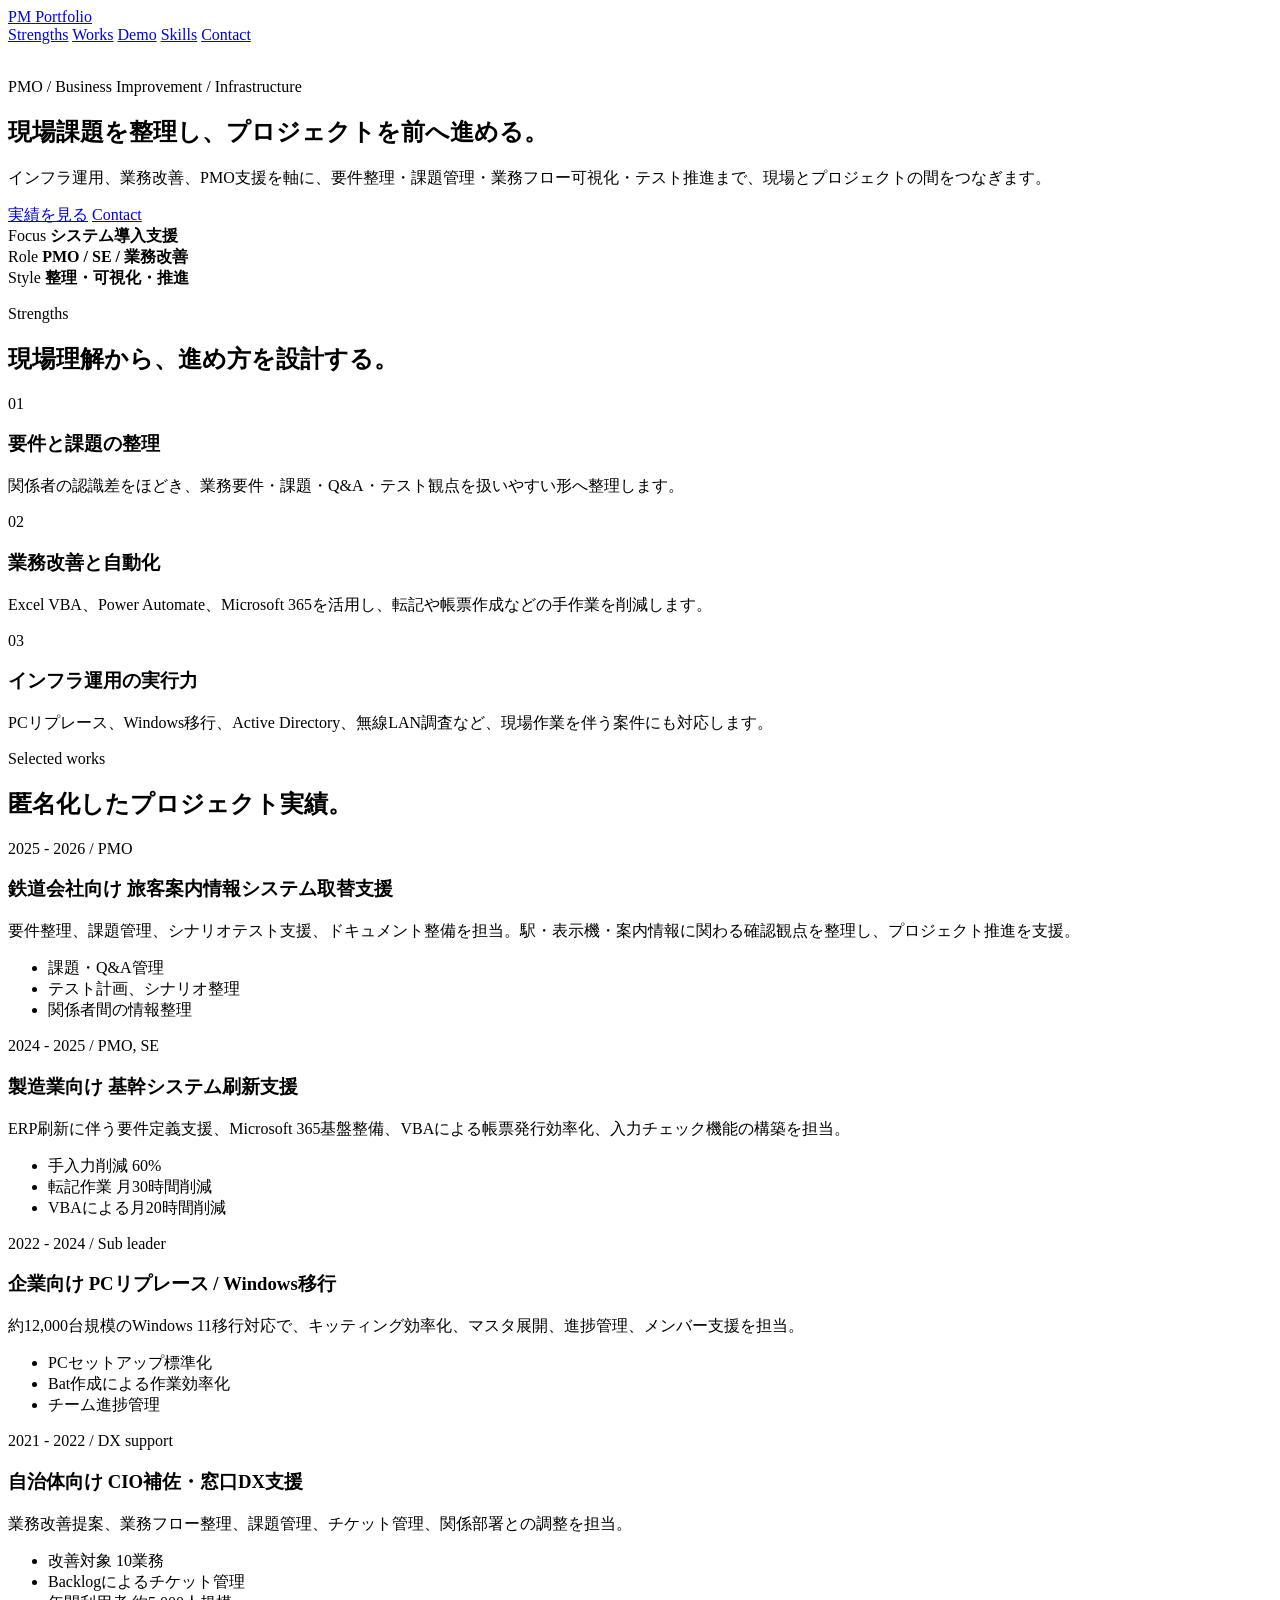
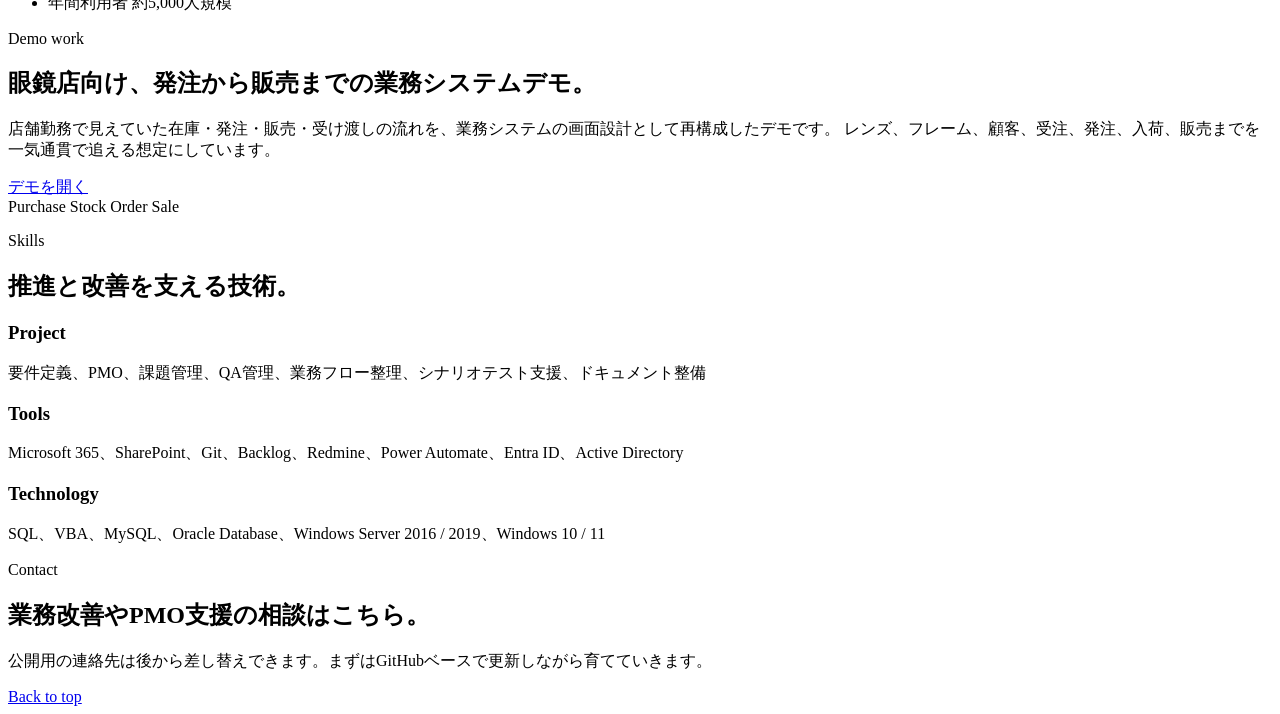
==== index.html @ 82c149e4 "Refine system demo wording" ====
<!doctype html>
<html lang="ja">
  <head>
    <meta charset="UTF-8" />
    <meta name="viewport" content="width=device-width, initial-scale=1.0" />
    <meta
      name="description"
      content="PMO, business improvement, infrastructure operations, and DX support portfolio."
    />
    <title>PMO Portfolio</title>
    <link rel="stylesheet" href="src/styles.css" />
  </head>
  <body>
    <header class="site-header">
      <a class="brand" href="#top" aria-label="PMO Portfolio home">
        <span class="brand-mark">PM</span>
        <span>Portfolio</span>
      </a>
      <nav class="nav-links" aria-label="Primary navigation">
        <a href="#strengths">Strengths</a>
        <a href="#works">Works</a>
        <a href="#demo">Demo</a>
        <a href="#skills">Skills</a>
        <a href="#contact">Contact</a>
      </nav>
    </header>

    <main id="top">
      <section class="hero-section">
        <div class="hero-media" aria-hidden="true">
          <img src="assets/portfolio-hero.png" alt="" />
        </div>
        <div class="hero-content">
          <p class="eyebrow">PMO / Business Improvement / Infrastructure</p>
          <h1>現場課題を整理し、プロジェクトを前へ進める。</h1>
          <p class="hero-lead">
            インフラ運用、業務改善、PMO支援を軸に、要件整理・課題管理・業務フロー可視化・テスト推進まで、現場とプロジェクトの間をつなぎます。
          </p>
          <div class="hero-actions">
            <a class="button button-primary" href="#works">実績を見る</a>
            <a class="button button-secondary" href="#contact">Contact</a>
          </div>
        </div>
      </section>

      <section class="intro-strip" aria-label="Profile summary">
        <div>
          <span>Focus</span>
          <strong>システム導入支援</strong>
        </div>
        <div>
          <span>Role</span>
          <strong>PMO / SE / 業務改善</strong>
        </div>
        <div>
          <span>Style</span>
          <strong>整理・可視化・推進</strong>
        </div>
      </section>

      <section class="section" id="strengths">
        <div class="section-heading">
          <p class="eyebrow">Strengths</p>
          <h2>現場理解から、進め方を設計する。</h2>
        </div>
        <div class="strength-grid">
          <article>
            <span>01</span>
            <h3>要件と課題の整理</h3>
            <p>関係者の認識差をほどき、業務要件・課題・Q&A・テスト観点を扱いやすい形へ整理します。</p>
          </article>
          <article>
            <span>02</span>
            <h3>業務改善と自動化</h3>
            <p>Excel VBA、Power Automate、Microsoft 365を活用し、転記や帳票作成などの手作業を削減します。</p>
          </article>
          <article>
            <span>03</span>
            <h3>インフラ運用の実行力</h3>
            <p>PCリプレース、Windows移行、Active Directory、無線LAN調査など、現場作業を伴う案件にも対応します。</p>
          </article>
        </div>
      </section>

      <section class="section works-section" id="works">
        <div class="section-heading">
          <p class="eyebrow">Selected works</p>
          <h2>匿名化したプロジェクト実績。</h2>
        </div>
        <div class="timeline">
          <article class="work-item">
            <div class="work-meta">2025 - 2026 / PMO</div>
            <div>
              <h3>鉄道会社向け 旅客案内情報システム取替支援</h3>
              <p>要件整理、課題管理、シナリオテスト支援、ドキュメント整備を担当。駅・表示機・案内情報に関わる確認観点を整理し、プロジェクト推進を支援。</p>
              <ul>
                <li>課題・Q&A管理</li>
                <li>テスト計画、シナリオ整理</li>
                <li>関係者間の情報整理</li>
              </ul>
            </div>
          </article>
          <article class="work-item">
            <div class="work-meta">2024 - 2025 / PMO, SE</div>
            <div>
              <h3>製造業向け 基幹システム刷新支援</h3>
              <p>ERP刷新に伴う要件定義支援、Microsoft 365基盤整備、VBAによる帳票発行効率化、入力チェック機能の構築を担当。</p>
              <ul>
                <li>手入力削減 60%</li>
                <li>転記作業 月30時間削減</li>
                <li>VBAによる月20時間削減</li>
              </ul>
            </div>
          </article>
          <article class="work-item">
            <div class="work-meta">2022 - 2024 / Sub leader</div>
            <div>
              <h3>企業向け PCリプレース / Windows移行</h3>
              <p>約12,000台規模のWindows 11移行対応で、キッティング効率化、マスタ展開、進捗管理、メンバー支援を担当。</p>
              <ul>
                <li>PCセットアップ標準化</li>
                <li>Bat作成による作業効率化</li>
                <li>チーム進捗管理</li>
              </ul>
            </div>
          </article>
          <article class="work-item">
            <div class="work-meta">2021 - 2022 / DX support</div>
            <div>
              <h3>自治体向け CIO補佐・窓口DX支援</h3>
              <p>業務改善提案、業務フロー整理、課題管理、チケット管理、関係部署との調整を担当。</p>
              <ul>
                <li>改善対象 10業務</li>
                <li>Backlogによるチケット管理</li>
                <li>年間利用者 約5,000人規模</li>
              </ul>
            </div>
          </article>
        </div>
      </section>

      <section class="section demo-section" id="demo">
        <div class="section-heading">
          <p class="eyebrow">Demo work</p>
          <h2>眼鏡店向け、発注から販売までの業務システムデモ。</h2>
        </div>
        <div class="demo-showcase">
          <div>
            <p>
              店舗勤務で見えていた在庫・発注・販売・受け渡しの流れを、業務システムの画面設計として再構成したデモです。
              レンズ、フレーム、顧客、受注、発注、入荷、販売までを一気通貫で追える想定にしています。
            </p>
            <a class="button demo-button" href="demos/optical-inventory.html">デモを開く</a>
          </div>
          <div class="demo-preview" aria-hidden="true">
            <span>Purchase</span>
            <span>Stock</span>
            <span>Order</span>
            <span>Sale</span>
          </div>
        </div>
      </section>

      <section class="section skills-section" id="skills">
        <div class="section-heading">
          <p class="eyebrow">Skills</p>
          <h2>推進と改善を支える技術。</h2>
        </div>
        <div class="skill-columns">
          <div>
            <h3>Project</h3>
            <p>要件定義、PMO、課題管理、QA管理、業務フロー整理、シナリオテスト支援、ドキュメント整備</p>
          </div>
          <div>
            <h3>Tools</h3>
            <p>Microsoft 365、SharePoint、Git、Backlog、Redmine、Power Automate、Entra ID、Active Directory</p>
          </div>
          <div>
            <h3>Technology</h3>
            <p>SQL、VBA、MySQL、Oracle Database、Windows Server 2016 / 2019、Windows 10 / 11</p>
          </div>
        </div>
      </section>

      <section class="contact-section" id="contact">
        <div>
          <p class="eyebrow">Contact</p>
          <h2>業務改善やPMO支援の相談はこちら。</h2>
          <p>公開用の連絡先は後から差し替えできます。まずはGitHubベースで更新しながら育てていきます。</p>
        </div>
        <a class="button button-primary" href="#top">Back to top</a>
      </section>
    </main>

    <script src="src/app.js"></script>
  </body>
</html>
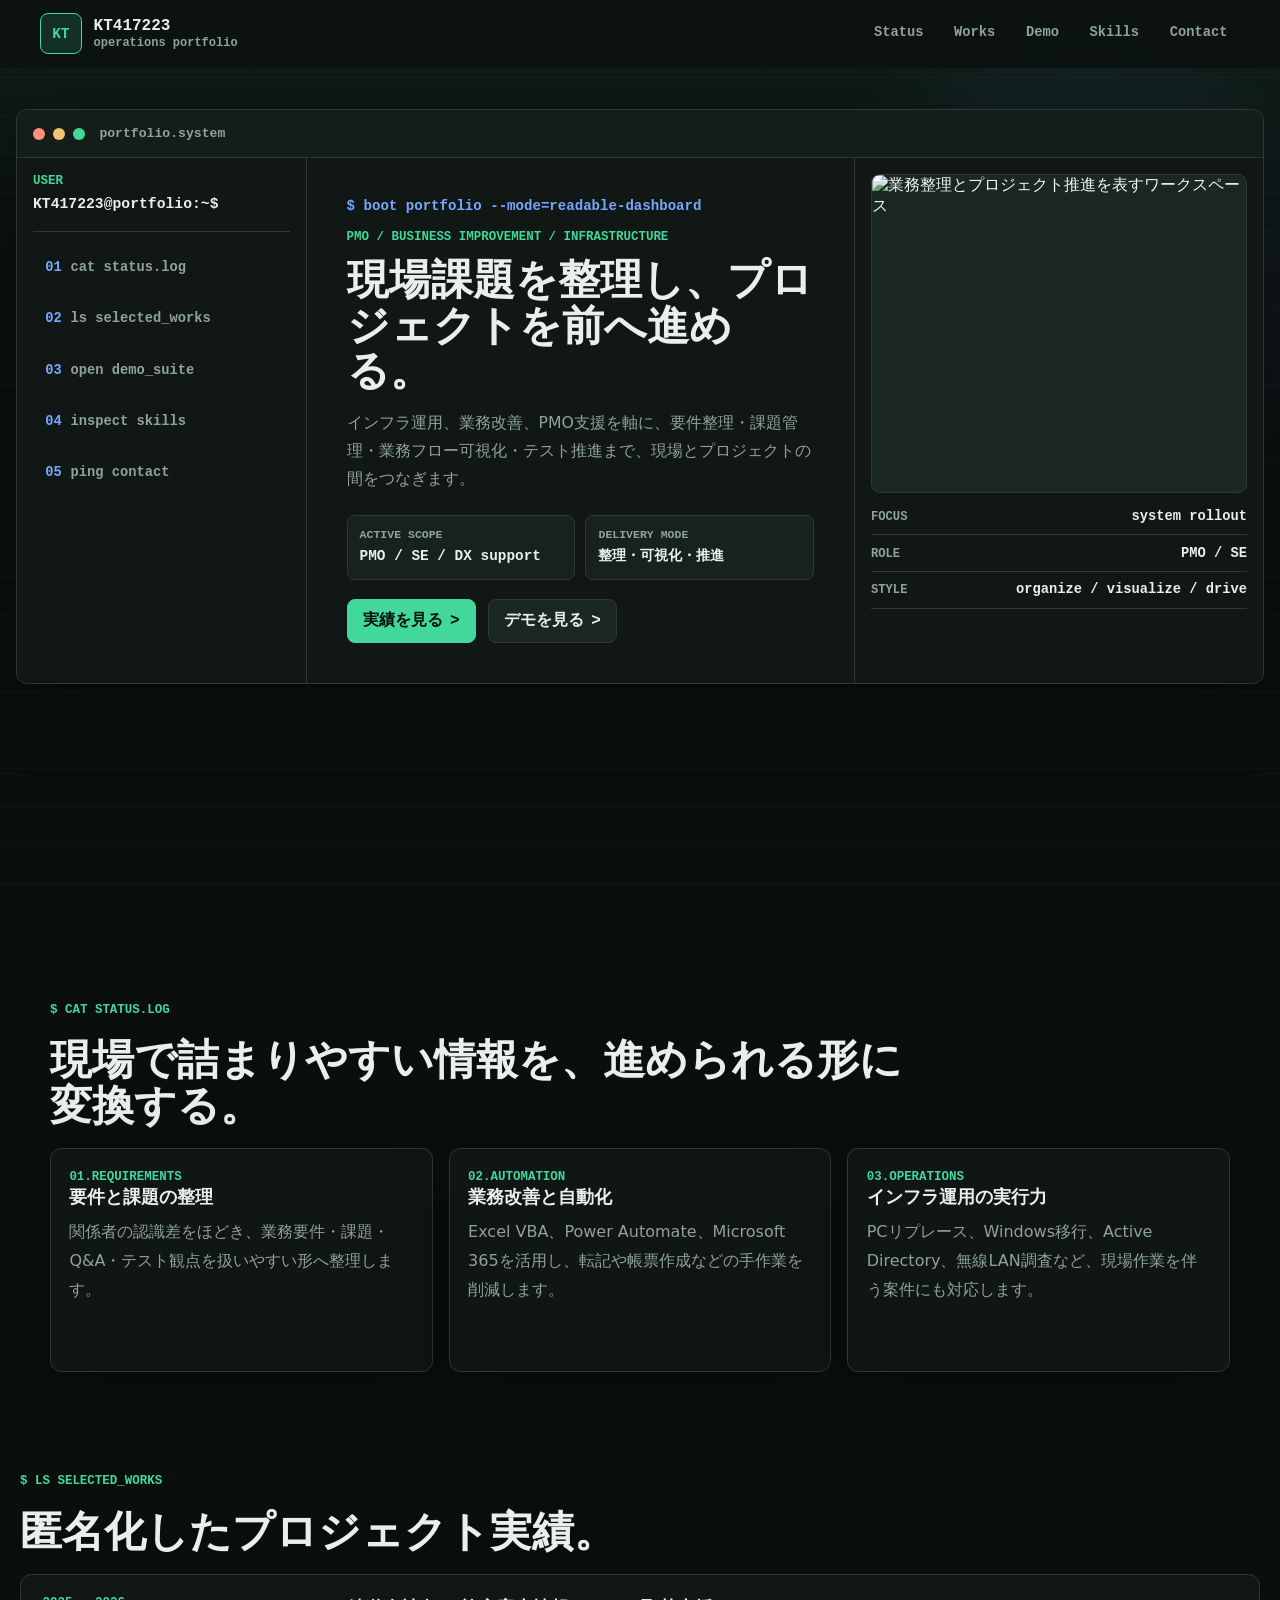
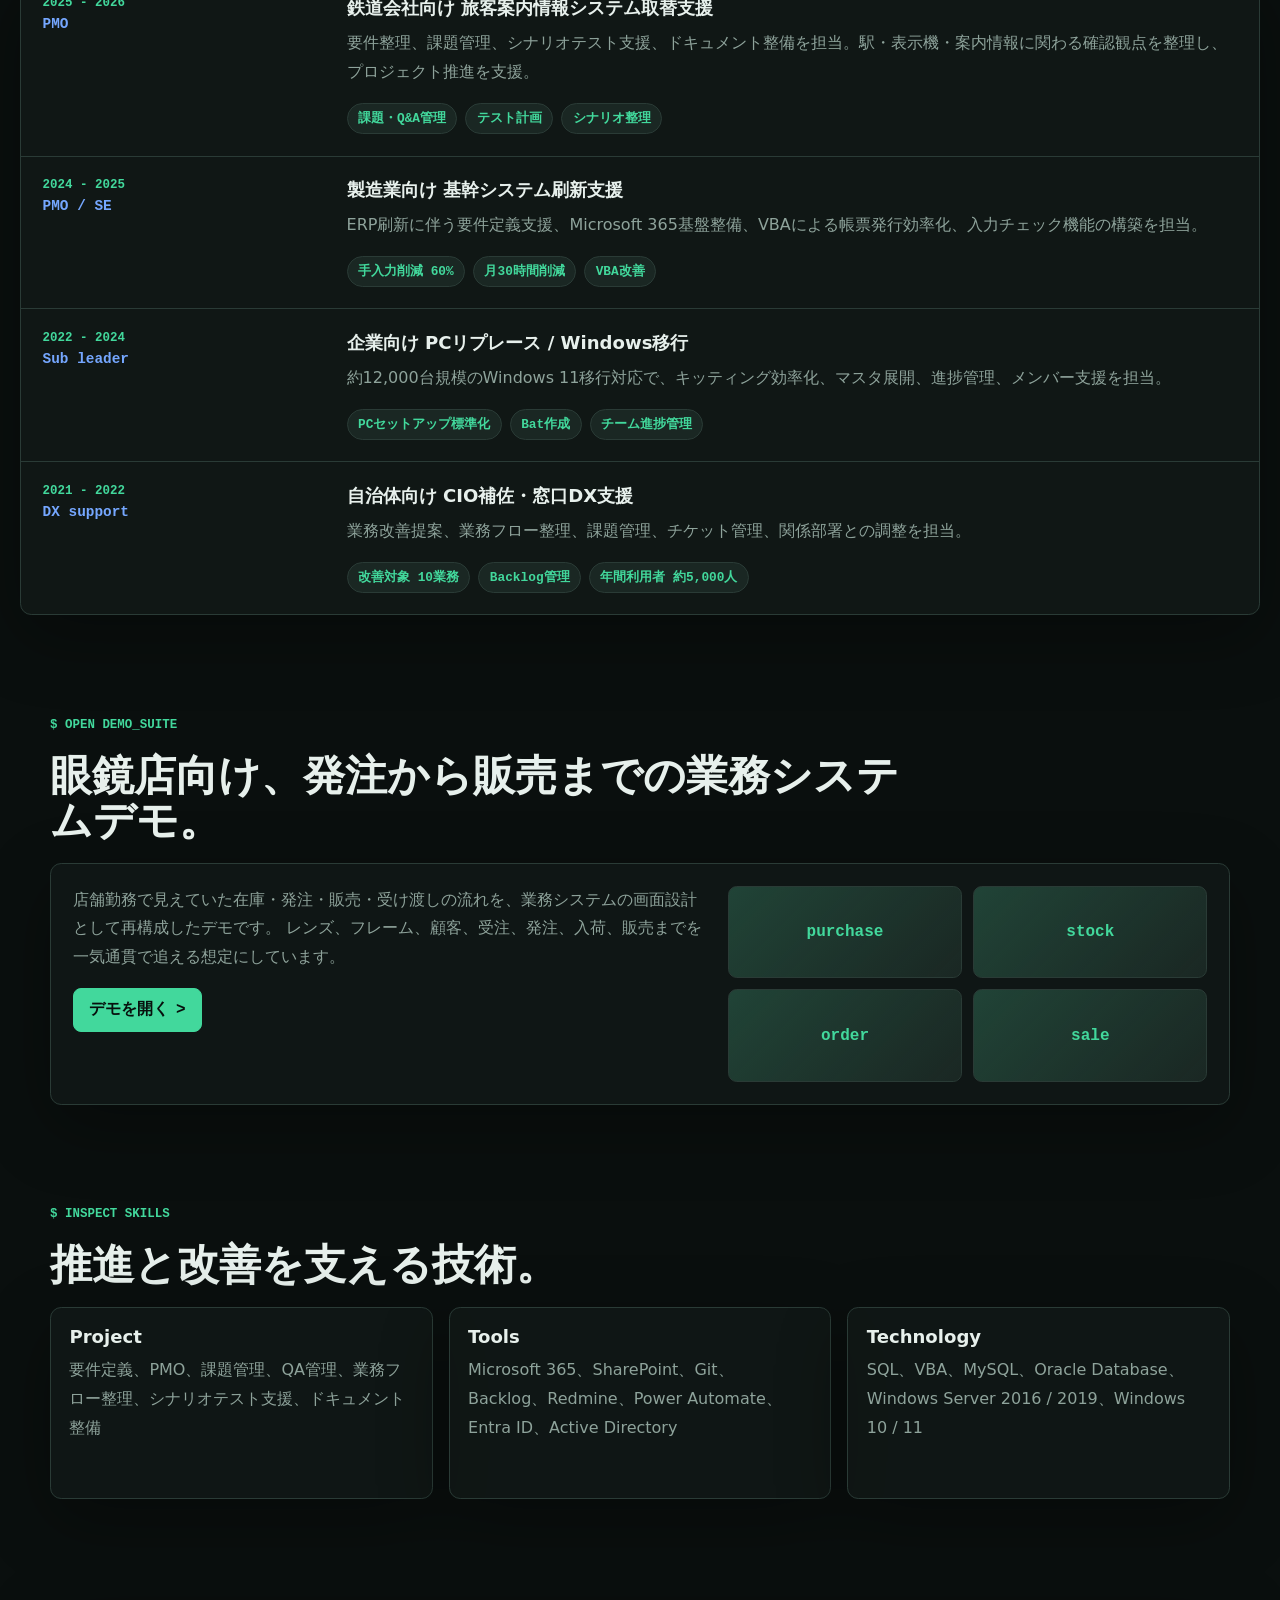
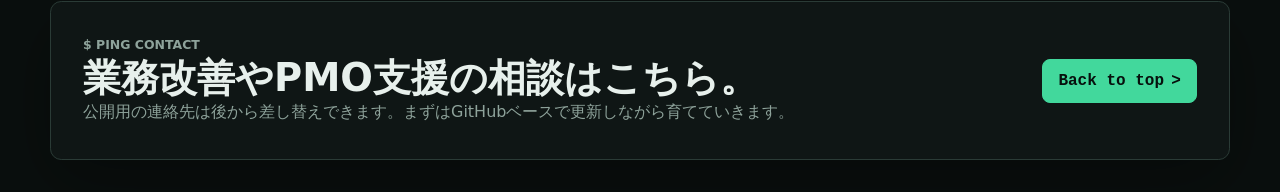
==== commit 47f82d8d: "Redesign portfolio as CLI dashboard" ====
--- a/index.html
+++ b/index.html
@@ -7,17 +7,20 @@
       name="description"
       content="PMO, business improvement, infrastructure operations, and DX support portfolio."
     />
-    <title>PMO Portfolio</title>
+    <title>KT417223 Portfolio</title>
     <link rel="stylesheet" href="src/styles.css" />
   </head>
   <body>
     <header class="site-header">
-      <a class="brand" href="#top" aria-label="PMO Portfolio home">
-        <span class="brand-mark">PM</span>
-        <span>Portfolio</span>
+      <a class="brand" href="#top" aria-label="Portfolio home">
+        <span class="brand-mark">KT</span>
+        <span>
+          <strong>KT417223</strong>
+          <small>operations portfolio</small>
+        </span>
       </a>
       <nav class="nav-links" aria-label="Primary navigation">
-        <a href="#strengths">Strengths</a>
+        <a href="#status">Status</a>
         <a href="#works">Works</a>
         <a href="#demo">Demo</a>
         <a href="#skills">Skills</a>
@@ -26,56 +29,91 @@
     </header>
 
     <main id="top">
-      <section class="hero-section">
-        <div class="hero-media" aria-hidden="true">
-          <img src="assets/portfolio-hero.png" alt="" />
-        </div>
-        <div class="hero-content">
-          <p class="eyebrow">PMO / Business Improvement / Infrastructure</p>
-          <h1>現場課題を整理し、プロジェクトを前へ進める。</h1>
-          <p class="hero-lead">
-            インフラ運用、業務改善、PMO支援を軸に、要件整理・課題管理・業務フロー可視化・テスト推進まで、現場とプロジェクトの間をつなぎます。
-          </p>
-          <div class="hero-actions">
-            <a class="button button-primary" href="#works">実績を見る</a>
-            <a class="button button-secondary" href="#contact">Contact</a>
-          </div>
-        </div>
-      </section>
-
-      <section class="intro-strip" aria-label="Profile summary">
-        <div>
-          <span>Focus</span>
-          <strong>システム導入支援</strong>
-        </div>
-        <div>
-          <span>Role</span>
-          <strong>PMO / SE / 業務改善</strong>
-        </div>
-        <div>
-          <span>Style</span>
-          <strong>整理・可視化・推進</strong>
-        </div>
-      </section>
-
-      <section class="section" id="strengths">
-        <div class="section-heading">
-          <p class="eyebrow">Strengths</p>
-          <h2>現場理解から、進め方を設計する。</h2>
-        </div>
-        <div class="strength-grid">
+      <section class="hero-section" aria-label="Portfolio overview">
+        <div class="terminal-shell">
+          <div class="terminal-titlebar" aria-hidden="true">
+            <span></span>
+            <span></span>
+            <span></span>
+            <strong>portfolio.system</strong>
+          </div>
+          <div class="terminal-grid">
+            <aside class="command-panel" aria-label="Portfolio sections">
+              <div class="prompt-block">
+                <span class="prompt-label">user</span>
+                <strong>KT417223@portfolio:~$</strong>
+              </div>
+              <a href="#status"><span>01</span> cat status.log</a>
+              <a href="#works"><span>02</span> ls selected_works</a>
+              <a href="#demo"><span>03</span> open demo_suite</a>
+              <a href="#skills"><span>04</span> inspect skills</a>
+              <a href="#contact"><span>05</span> ping contact</a>
+            </aside>
+
+            <div class="hero-console">
+              <p class="console-line">$ boot portfolio --mode=readable-dashboard</p>
+              <p class="eyebrow">PMO / Business Improvement / Infrastructure</p>
+              <h1>現場課題を整理し、プロジェクトを前へ進める。</h1>
+              <p class="hero-lead">
+                インフラ運用、業務改善、PMO支援を軸に、要件整理・課題管理・業務フロー可視化・テスト推進まで、現場とプロジェクトの間をつなぎます。
+              </p>
+              <div class="ops-summary" aria-label="Operational summary">
+                <div>
+                  <span>active scope</span>
+                  <strong>PMO / SE / DX support</strong>
+                </div>
+                <div>
+                  <span>delivery mode</span>
+                  <strong>整理・可視化・推進</strong>
+                </div>
+              </div>
+              <div class="hero-actions">
+                <a class="button button-primary" href="#works">実績を見る</a>
+                <a class="button button-secondary" href="#demo">デモを見る</a>
+              </div>
+            </div>
+
+            <div class="system-card">
+              <div class="system-image">
+                <img src="assets/portfolio-hero.png" alt="業務整理とプロジェクト推進を表すワークスペース" />
+              </div>
+              <dl class="system-stats">
+                <div>
+                  <dt>focus</dt>
+                  <dd>system rollout</dd>
+                </div>
+                <div>
+                  <dt>role</dt>
+                  <dd>PMO / SE</dd>
+                </div>
+                <div>
+                  <dt>style</dt>
+                  <dd>organize / visualize / drive</dd>
+                </div>
+              </dl>
+            </div>
+          </div>
+        </div>
+      </section>
+
+      <section class="section status-section" id="status">
+        <div class="section-heading">
+          <p class="eyebrow">$ cat status.log</p>
+          <h2>現場で詰まりやすい情報を、進められる形に変換する。</h2>
+        </div>
+        <div class="status-grid">
           <article>
-            <span>01</span>
+            <span class="status-key">01.requirements</span>
             <h3>要件と課題の整理</h3>
             <p>関係者の認識差をほどき、業務要件・課題・Q&A・テスト観点を扱いやすい形へ整理します。</p>
           </article>
           <article>
-            <span>02</span>
+            <span class="status-key">02.automation</span>
             <h3>業務改善と自動化</h3>
             <p>Excel VBA、Power Automate、Microsoft 365を活用し、転記や帳票作成などの手作業を削減します。</p>
           </article>
           <article>
-            <span>03</span>
+            <span class="status-key">03.operations</span>
             <h3>インフラ運用の実行力</h3>
             <p>PCリプレース、Windows移行、Active Directory、無線LAN調査など、現場作業を伴う案件にも対応します。</p>
           </article>
@@ -84,55 +122,67 @@
 
       <section class="section works-section" id="works">
         <div class="section-heading">
-          <p class="eyebrow">Selected works</p>
+          <p class="eyebrow">$ ls selected_works</p>
           <h2>匿名化したプロジェクト実績。</h2>
         </div>
         <div class="timeline">
           <article class="work-item">
-            <div class="work-meta">2025 - 2026 / PMO</div>
+            <div class="work-meta">
+              <span>2025 - 2026</span>
+              <strong>PMO</strong>
+            </div>
             <div>
               <h3>鉄道会社向け 旅客案内情報システム取替支援</h3>
               <p>要件整理、課題管理、シナリオテスト支援、ドキュメント整備を担当。駅・表示機・案内情報に関わる確認観点を整理し、プロジェクト推進を支援。</p>
               <ul>
                 <li>課題・Q&A管理</li>
-                <li>テスト計画、シナリオ整理</li>
-                <li>関係者間の情報整理</li>
-              </ul>
-            </div>
-          </article>
-          <article class="work-item">
-            <div class="work-meta">2024 - 2025 / PMO, SE</div>
+                <li>テスト計画</li>
+                <li>シナリオ整理</li>
+              </ul>
+            </div>
+          </article>
+          <article class="work-item">
+            <div class="work-meta">
+              <span>2024 - 2025</span>
+              <strong>PMO / SE</strong>
+            </div>
             <div>
               <h3>製造業向け 基幹システム刷新支援</h3>
               <p>ERP刷新に伴う要件定義支援、Microsoft 365基盤整備、VBAによる帳票発行効率化、入力チェック機能の構築を担当。</p>
               <ul>
                 <li>手入力削減 60%</li>
-                <li>転記作業 月30時間削減</li>
-                <li>VBAによる月20時間削減</li>
-              </ul>
-            </div>
-          </article>
-          <article class="work-item">
-            <div class="work-meta">2022 - 2024 / Sub leader</div>
+                <li>月30時間削減</li>
+                <li>VBA改善</li>
+              </ul>
+            </div>
+          </article>
+          <article class="work-item">
+            <div class="work-meta">
+              <span>2022 - 2024</span>
+              <strong>Sub leader</strong>
+            </div>
             <div>
               <h3>企業向け PCリプレース / Windows移行</h3>
               <p>約12,000台規模のWindows 11移行対応で、キッティング効率化、マスタ展開、進捗管理、メンバー支援を担当。</p>
               <ul>
                 <li>PCセットアップ標準化</li>
-                <li>Bat作成による作業効率化</li>
+                <li>Bat作成</li>
                 <li>チーム進捗管理</li>
               </ul>
             </div>
           </article>
           <article class="work-item">
-            <div class="work-meta">2021 - 2022 / DX support</div>
+            <div class="work-meta">
+              <span>2021 - 2022</span>
+              <strong>DX support</strong>
+            </div>
             <div>
               <h3>自治体向け CIO補佐・窓口DX支援</h3>
               <p>業務改善提案、業務フロー整理、課題管理、チケット管理、関係部署との調整を担当。</p>
               <ul>
                 <li>改善対象 10業務</li>
-                <li>Backlogによるチケット管理</li>
-                <li>年間利用者 約5,000人規模</li>
+                <li>Backlog管理</li>
+                <li>年間利用者 約5,000人</li>
               </ul>
             </div>
           </article>
@@ -141,7 +191,7 @@
 
       <section class="section demo-section" id="demo">
         <div class="section-heading">
-          <p class="eyebrow">Demo work</p>
+          <p class="eyebrow">$ open demo_suite</p>
           <h2>眼鏡店向け、発注から販売までの業務システムデモ。</h2>
         </div>
         <div class="demo-showcase">
@@ -153,17 +203,17 @@
             <a class="button demo-button" href="demos/optical-inventory.html">デモを開く</a>
           </div>
           <div class="demo-preview" aria-hidden="true">
-            <span>Purchase</span>
-            <span>Stock</span>
-            <span>Order</span>
-            <span>Sale</span>
+            <span>purchase</span>
+            <span>stock</span>
+            <span>order</span>
+            <span>sale</span>
           </div>
         </div>
       </section>
 
       <section class="section skills-section" id="skills">
         <div class="section-heading">
-          <p class="eyebrow">Skills</p>
+          <p class="eyebrow">$ inspect skills</p>
           <h2>推進と改善を支える技術。</h2>
         </div>
         <div class="skill-columns">
@@ -184,7 +234,7 @@
 
       <section class="contact-section" id="contact">
         <div>
-          <p class="eyebrow">Contact</p>
+          <p class="eyebrow">$ ping contact</p>
           <h2>業務改善やPMO支援の相談はこちら。</h2>
           <p>公開用の連絡先は後から差し替えできます。まずはGitHubベースで更新しながら育てていきます。</p>
         </div>
--- a/src/styles.css
+++ b/src/styles.css
@@ -0,0 +1,716 @@
+:root {
+  --bg: #0a0f0e;
+  --panel: #101715;
+  --panel-strong: #141d1a;
+  --panel-soft: #1a2723;
+  --ink: #e7f0ec;
+  --muted: #8ea39b;
+  --line: #2a3b36;
+  --accent: #42d89c;
+  --accent-soft: rgba(66, 216, 156, 0.15);
+  --blue: #75a7ff;
+  --amber: #f2c46d;
+  --coral: #ff8f78;
+  --shadow: 0 22px 70px rgba(0, 0, 0, 0.32);
+}
+
+* {
+  box-sizing: border-box;
+}
+
+html {
+  scroll-behavior: smooth;
+}
+
+body {
+  margin: 0;
+  background:
+    linear-gradient(180deg, rgba(66, 216, 156, 0.08), transparent 18rem),
+    radial-gradient(circle at 85% 8%, rgba(117, 167, 255, 0.12), transparent 18rem),
+    var(--bg);
+  color: var(--ink);
+  font-family:
+    "IBM Plex Mono", "SFMono-Regular", Consolas, "Liberation Mono", ui-monospace,
+    monospace;
+}
+
+body::before {
+  position: fixed;
+  inset: 0;
+  z-index: -1;
+  pointer-events: none;
+  content: "";
+  background-image: linear-gradient(rgba(255, 255, 255, 0.035) 1px, transparent 1px);
+  background-size: 100% 2.4rem;
+}
+
+a {
+  color: inherit;
+  text-decoration: none;
+}
+
+a[href]:focus-visible,
+button:focus-visible {
+  outline: 3px solid rgba(66, 216, 156, 0.4);
+  outline-offset: 3px;
+}
+
+img {
+  display: block;
+  max-width: 100%;
+}
+
+.site-header {
+  position: sticky;
+  top: 0;
+  z-index: 10;
+  display: flex;
+  align-items: center;
+  justify-content: space-between;
+  gap: 1rem;
+  min-height: 4.25rem;
+  padding: 0.8rem clamp(1rem, 4vw, 2.5rem);
+  border-bottom: 1px solid transparent;
+  background: rgba(12, 17, 16, 0.82);
+  backdrop-filter: blur(18px);
+}
+
+.site-header.scrolled {
+  border-color: var(--line);
+}
+
+.brand,
+.nav-links,
+.hero-actions {
+  display: flex;
+  align-items: center;
+}
+
+.brand {
+  gap: 0.75rem;
+  min-width: 0;
+  font-weight: 900;
+}
+
+.brand-mark {
+  display: grid;
+  flex: 0 0 auto;
+  place-items: center;
+  width: 2.6rem;
+  aspect-ratio: 1;
+  border: 1px solid var(--accent);
+  border-radius: 0.5rem;
+  background: var(--accent-soft);
+  color: var(--accent);
+  font-size: 0.9rem;
+}
+
+.brand strong,
+.brand small {
+  display: block;
+}
+
+.brand small {
+  margin-top: 0.1rem;
+  color: var(--muted);
+  font-size: 0.75rem;
+}
+
+.nav-links {
+  gap: 0.35rem;
+}
+
+.nav-links a {
+  min-height: 2.25rem;
+  border: 1px solid transparent;
+  border-radius: 0.45rem;
+  padding: 0.55rem 0.72rem;
+  color: var(--muted);
+  font-size: 0.86rem;
+  font-weight: 800;
+  transition:
+    border-color 160ms ease,
+    background 160ms ease,
+    color 160ms ease,
+    transform 160ms ease;
+}
+
+.nav-links a:hover,
+.nav-links a[aria-current] {
+  border-color: var(--line);
+  background: var(--panel-soft);
+  color: var(--ink);
+}
+
+.nav-links a:hover {
+  transform: translateY(-1px);
+}
+
+main {
+  overflow: hidden;
+}
+
+.hero-section {
+  width: min(1280px, calc(100% - 2rem));
+  min-height: calc(100vh - 4.25rem);
+  margin: 0 auto;
+  padding: clamp(1.5rem, 3.2vw, 3rem) 0 0;
+}
+
+.terminal-shell,
+.status-grid article,
+.demo-showcase,
+.skill-columns div,
+.contact-section {
+  border: 1px solid var(--line);
+  border-radius: 0.7rem;
+  background: rgba(17, 24, 23, 0.86);
+  box-shadow: var(--shadow);
+}
+
+.terminal-shell {
+  overflow: hidden;
+}
+
+.terminal-titlebar {
+  display: flex;
+  align-items: center;
+  gap: 0.5rem;
+  min-height: 3rem;
+  border-bottom: 1px solid var(--line);
+  padding: 0 1rem;
+  background: var(--panel-strong);
+}
+
+.terminal-titlebar span {
+  width: 0.75rem;
+  aspect-ratio: 1;
+  border-radius: 999px;
+  background: var(--coral);
+}
+
+.terminal-titlebar span:nth-child(2) {
+  background: var(--amber);
+}
+
+.terminal-titlebar span:nth-child(3) {
+  background: var(--accent);
+}
+
+.terminal-titlebar strong {
+  margin-left: 0.4rem;
+  color: var(--muted);
+  font-size: 0.82rem;
+}
+
+.terminal-grid {
+  display: grid;
+  grid-template-columns: minmax(14rem, 0.58fr) minmax(0, 1.1fr) minmax(18rem, 0.82fr);
+  gap: 1px;
+  background: var(--line);
+}
+
+.command-panel,
+.hero-console,
+.system-card {
+  min-width: 0;
+  background: var(--panel);
+}
+
+.command-panel {
+  display: grid;
+  align-content: start;
+  gap: 0.55rem;
+  padding: 1rem;
+}
+
+.prompt-block {
+  display: grid;
+  gap: 0.35rem;
+  margin-bottom: 0.35rem;
+  border-bottom: 1px solid var(--line);
+  padding-bottom: 1rem;
+}
+
+.prompt-label,
+.status-key,
+.work-meta span,
+.eyebrow {
+  color: var(--accent);
+  font-size: 0.78rem;
+  font-weight: 900;
+  text-transform: uppercase;
+}
+
+.prompt-block strong {
+  color: var(--ink);
+  font-size: 0.92rem;
+  line-height: 1.45;
+}
+
+.command-panel a {
+  display: flex;
+  align-items: center;
+  gap: 0.55rem;
+  min-height: 2.65rem;
+  border: 1px solid transparent;
+  border-radius: 0.5rem;
+  padding: 0 0.7rem;
+  color: var(--muted);
+  font-size: 0.86rem;
+  font-weight: 850;
+  transition:
+    border-color 160ms ease,
+    background 160ms ease,
+    color 160ms ease,
+    transform 160ms ease;
+}
+
+.command-panel a span {
+  color: var(--blue);
+}
+
+.command-panel a:hover {
+  border-color: var(--line);
+  background: var(--panel-soft);
+  color: var(--ink);
+  transform: translateX(2px);
+}
+
+.hero-console {
+  display: grid;
+  align-content: center;
+  padding: clamp(1.25rem, 3.4vw, 2.5rem);
+}
+
+.console-line {
+  margin: 0 0 1rem;
+  color: var(--blue);
+  font-size: 0.88rem;
+  font-weight: 850;
+}
+
+h1,
+h2,
+h3,
+p {
+  margin-top: 0;
+}
+
+h1 {
+  max-width: 18ch;
+  margin-bottom: 0.95rem;
+  font-family:
+    Inter, ui-sans-serif, system-ui, -apple-system, BlinkMacSystemFont, "Segoe UI",
+    sans-serif;
+  font-size: clamp(1.85rem, 3.25vw, 3.1rem);
+  letter-spacing: 0;
+  line-height: 1.1;
+}
+
+h2 {
+  margin-bottom: 0;
+  font-family:
+    Inter, ui-sans-serif, system-ui, -apple-system, BlinkMacSystemFont, "Segoe UI",
+    sans-serif;
+  font-size: clamp(1.7rem, 3.3vw, 3.2rem);
+  letter-spacing: 0;
+  line-height: 1.08;
+}
+
+h3 {
+  margin-bottom: 0.55rem;
+  font-family:
+    Inter, ui-sans-serif, system-ui, -apple-system, BlinkMacSystemFont, "Segoe UI",
+    sans-serif;
+  font-size: 1.13rem;
+  letter-spacing: 0;
+}
+
+.eyebrow {
+  margin: 0 0 0.8rem;
+}
+
+.hero-lead {
+  max-width: 42rem;
+  margin-bottom: 1rem;
+  color: var(--muted);
+  font-family:
+    Inter, ui-sans-serif, system-ui, -apple-system, BlinkMacSystemFont, "Segoe UI",
+    sans-serif;
+  font-size: clamp(0.98rem, 1.1vw, 1.05rem);
+  line-height: 1.78;
+}
+
+.hero-actions {
+  flex-wrap: wrap;
+  gap: 0.75rem;
+}
+
+.ops-summary {
+  display: grid;
+  grid-template-columns: repeat(2, minmax(0, 1fr));
+  gap: 0.65rem;
+  margin: 0.35rem 0 1.15rem;
+}
+
+.ops-summary div {
+  border: 1px solid var(--line);
+  border-radius: 0.5rem;
+  padding: 0.75rem;
+  background: rgba(26, 39, 35, 0.76);
+}
+
+.ops-summary span,
+.ops-summary strong {
+  display: block;
+}
+
+.ops-summary span {
+  margin-bottom: 0.35rem;
+  color: var(--muted);
+  font-size: 0.72rem;
+  font-weight: 900;
+  text-transform: uppercase;
+}
+
+.ops-summary strong {
+  color: var(--ink);
+  font-size: 0.9rem;
+  line-height: 1.45;
+}
+
+.button {
+  display: inline-flex;
+  align-items: center;
+  justify-content: center;
+  gap: 0.45rem;
+  min-height: 2.75rem;
+  border: 1px solid var(--line);
+  border-radius: 0.5rem;
+  padding: 0 0.95rem;
+  font-weight: 900;
+  transition:
+    border-color 160ms ease,
+    background 160ms ease,
+    color 160ms ease,
+    box-shadow 160ms ease,
+    transform 160ms ease;
+}
+
+.button::after {
+  content: ">";
+}
+
+.button:hover {
+  transform: translateY(-1px);
+  box-shadow: 0 12px 28px rgba(0, 0, 0, 0.28);
+}
+
+.button-primary {
+  border-color: var(--accent);
+  background: var(--accent);
+  color: #07100d;
+}
+
+.button-secondary {
+  background: var(--panel-soft);
+  color: var(--ink);
+}
+
+.system-card {
+  display: grid;
+  align-content: start;
+  gap: 1rem;
+  padding: 1rem;
+}
+
+.system-image {
+  overflow: hidden;
+  border: 1px solid var(--line);
+  border-radius: 0.55rem;
+  aspect-ratio: 1.18;
+  background: var(--panel-soft);
+}
+
+.system-image img {
+  width: 100%;
+  height: 100%;
+  object-fit: cover;
+  filter: saturate(0.78) contrast(1.06);
+}
+
+.system-stats {
+  display: grid;
+  gap: 0.65rem;
+  margin: 0;
+}
+
+.system-stats div {
+  display: flex;
+  align-items: baseline;
+  justify-content: space-between;
+  gap: 1rem;
+  border-bottom: 1px solid var(--line);
+  padding-bottom: 0.65rem;
+}
+
+.system-stats dt {
+  color: var(--muted);
+  font-size: 0.76rem;
+  font-weight: 900;
+  text-transform: uppercase;
+}
+
+.system-stats dd {
+  margin: 0;
+  color: var(--ink);
+  font-size: 0.86rem;
+  font-weight: 900;
+  text-align: right;
+}
+
+.section {
+  width: min(1180px, calc(100% - 2rem));
+  margin: 0 auto;
+  padding: clamp(4rem, 8vw, 6.5rem) 0 0;
+}
+
+.section-heading {
+  display: grid;
+  gap: 0.5rem;
+  max-width: 54rem;
+  margin-bottom: 1.2rem;
+}
+
+.status-grid,
+.skill-columns {
+  display: grid;
+  grid-template-columns: repeat(3, minmax(0, 1fr));
+  gap: 1rem;
+}
+
+.status-grid article,
+.skill-columns div {
+  min-height: 14rem;
+  padding: 1.15rem;
+}
+
+.status-grid p,
+.work-item p,
+.demo-showcase p,
+.skill-columns p,
+.contact-section p {
+  color: var(--muted);
+  font-family:
+    Inter, ui-sans-serif, system-ui, -apple-system, BlinkMacSystemFont, "Segoe UI",
+    sans-serif;
+  line-height: 1.8;
+}
+
+.works-section {
+  width: min(1240px, calc(100% - 2rem));
+}
+
+.timeline {
+  display: grid;
+  overflow: hidden;
+  border: 1px solid var(--line);
+  border-radius: 0.7rem;
+  background: var(--panel);
+  box-shadow: var(--shadow);
+}
+
+.work-item {
+  display: grid;
+  grid-template-columns: 16rem minmax(0, 1fr);
+  gap: clamp(1rem, 4vw, 3rem);
+  border-bottom: 1px solid var(--line);
+  padding: 1.35rem;
+}
+
+.work-item:last-child {
+  border-bottom: 0;
+}
+
+.work-meta {
+  display: grid;
+  align-content: start;
+  gap: 0.35rem;
+}
+
+.work-meta strong {
+  color: var(--blue);
+  font-size: 0.9rem;
+}
+
+.work-item ul {
+  display: flex;
+  flex-wrap: wrap;
+  gap: 0.5rem;
+  margin: 1rem 0 0;
+  padding: 0;
+  list-style: none;
+}
+
+.work-item li {
+  border: 1px solid var(--line);
+  border-radius: 999px;
+  padding: 0.38rem 0.65rem;
+  background: var(--panel-soft);
+  color: var(--accent);
+  font-size: 0.8rem;
+  font-weight: 850;
+}
+
+.demo-showcase {
+  display: grid;
+  grid-template-columns: minmax(0, 1fr) minmax(18rem, 0.75fr);
+  gap: 1rem;
+  align-items: stretch;
+  padding: clamp(1rem, 3vw, 1.35rem);
+}
+
+.demo-button {
+  width: fit-content;
+  border-color: var(--accent);
+  background: var(--accent);
+  color: #07100d;
+}
+
+.demo-preview {
+  display: grid;
+  grid-template-columns: repeat(2, minmax(0, 1fr));
+  gap: 0.7rem;
+}
+
+.demo-preview span {
+  display: grid;
+  place-items: center;
+  min-height: 5.8rem;
+  border: 1px solid var(--line);
+  border-radius: 0.55rem;
+  background:
+    linear-gradient(135deg, rgba(66, 216, 156, 0.16), transparent),
+    var(--panel-soft);
+  color: var(--accent);
+  font-weight: 900;
+}
+
+.skill-columns div {
+  min-height: 12rem;
+}
+
+.contact-section {
+  display: flex;
+  align-items: center;
+  justify-content: space-between;
+  gap: 2rem;
+  width: min(1180px, calc(100% - 2rem));
+  margin: clamp(4rem, 8vw, 6.5rem) auto 2rem;
+  padding: clamp(1.25rem, 4vw, 2rem);
+}
+
+.contact-section div {
+  max-width: 45rem;
+}
+
+.contact-section h2 {
+  font-size: clamp(1.6rem, 3vw, 2.7rem);
+}
+
+.contact-section p {
+  margin-bottom: 0;
+}
+
+@media (max-width: 1040px) {
+  .terminal-grid {
+    grid-template-columns: minmax(13rem, 0.6fr) minmax(0, 1fr);
+  }
+
+  .system-card {
+    grid-column: 1 / -1;
+    grid-template-columns: minmax(0, 0.7fr) minmax(0, 1fr);
+    align-items: center;
+  }
+}
+
+@media (max-width: 820px) {
+  .site-header {
+    align-items: stretch;
+    flex-direction: column;
+  }
+
+  .nav-links {
+    overflow-x: auto;
+    padding-bottom: 0.15rem;
+  }
+
+  .terminal-grid,
+  .system-card,
+  .ops-summary,
+  .status-grid,
+  .demo-showcase,
+  .skill-columns,
+  .work-item {
+    grid-template-columns: 1fr;
+  }
+
+  .command-panel {
+    order: 3;
+  }
+
+  .hero-console {
+    order: 1;
+  }
+
+  .system-card {
+    order: 2;
+  }
+
+  .status-grid article,
+  .skill-columns div {
+    min-height: auto;
+  }
+
+  .contact-section {
+    align-items: stretch;
+    flex-direction: column;
+  }
+
+  .contact-section .button {
+    width: 100%;
+  }
+}
+
+@media (max-width: 520px) {
+  .hero-section,
+  .section,
+  .works-section,
+  .contact-section {
+    width: calc(100% - 1rem);
+  }
+
+  .site-header {
+    padding-inline: 0.5rem;
+  }
+
+  .nav-links a {
+    padding-inline: 0.62rem;
+  }
+
+  .hero-console,
+  .command-panel,
+  .system-card,
+  .work-item {
+    padding: 1rem;
+  }
+
+  h1 {
+    font-size: clamp(1.75rem, 8vw, 2.15rem);
+  }
+
+  .button {
+    width: 100%;
+  }
+}
